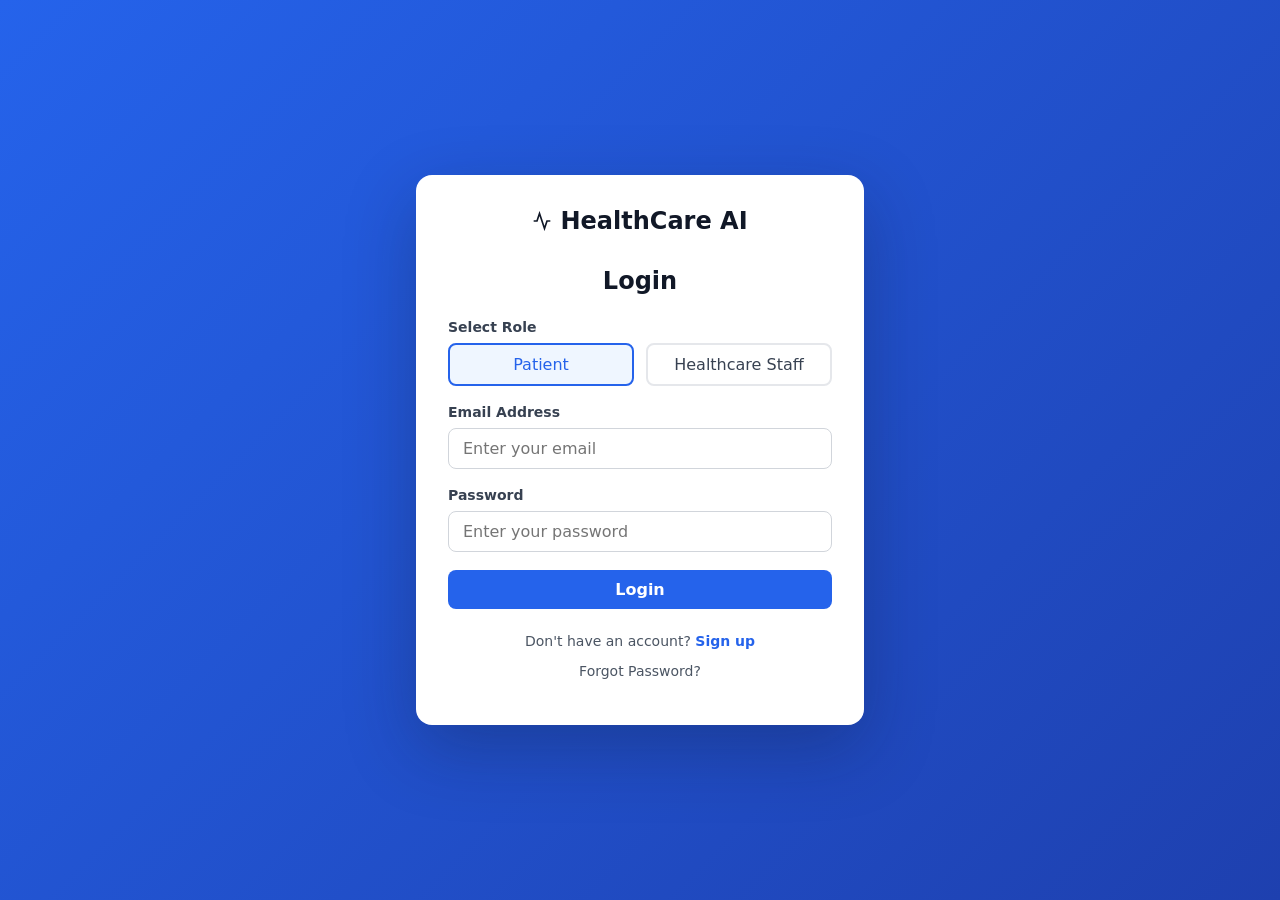
==== patient-appointments.html @ c898cdbf "First commit" ====
<!DOCTYPE html>
<html lang="en">
  <head>
    <meta charset="UTF-8" />
    <meta name="viewport" content="width=device-width, initial-scale=1.0" />
    <title>Appointments | HealthCare AI</title>
    <link rel="stylesheet" href="styles.css" />
    <link rel="stylesheet" href="patient-appointments.css" />
  </head>
  <body>
    <div id="app"></div>
    <script src="data.js"></script>
    <script src="common.js"></script>
    <script src="patient-appointments.js"></script>
  </body>
</html>
---- styles.css ----
:root {
  --blue: #2563eb;
  --blue-dark: #1d4ed8;
  --blue-soft: #eff6ff;
  --gray-50: #f9fafb;
  --gray-100: #f3f4f6;
  --gray-200: #e5e7eb;
  --gray-300: #d1d5db;
  --gray-500: #6b7280;
  --gray-600: #4b5563;
  --gray-700: #374151;
  --gray-900: #111827;
  --green: #16a34a;
  --green-soft: #dcfce7;
  --amber: #d97706;
  --amber-soft: #fef3c7;
  --red: #dc2626;
  --red-soft: #fee2e2;
}

* {
  box-sizing: border-box;
}

html,
body,
#app {
  min-height: 100%;
  margin: 0;
}

body {
  font-family: Inter, ui-sans-serif, system-ui, -apple-system, BlinkMacSystemFont, "Segoe UI", sans-serif;
  background: var(--gray-50);
  color: var(--gray-900);
}

button,
input,
select,
textarea {
  font: inherit;
}

button {
  cursor: pointer;
}

a {
  color: inherit;
  text-decoration: none;
}

.auth-page {
  min-height: 100vh;
  display: flex;
  align-items: center;
  justify-content: center;
  padding: 16px;
  background: linear-gradient(135deg, #2563eb, #1e40af);
}

.auth-card {
  width: 100%;
  max-width: 448px;
  padding: 32px;
  background: #fff;
  border-radius: 16px;
  box-shadow: 0 24px 70px rgba(15, 23, 42, 0.28);
}

.brand {
  display: flex;
  align-items: center;
  justify-content: center;
  gap: 8px;
  margin-bottom: 32px;
}

.brand h1,
.auth-card h2,
.page-title,
.section-title {
  margin: 0;
}

.brand h1 {
  font-size: 24px;
  font-weight: 650;
}

.auth-card h2 {
  margin-bottom: 24px;
  text-align: center;
  font-size: 24px;
}

.auth-card p {
  color: var(--gray-600);
}

.form {
  display: grid;
  gap: 18px;
}

.field label {
  display: block;
  margin-bottom: 8px;
  color: var(--gray-700);
  font-size: 14px;
  font-weight: 600;
}

.input,
.select,
.textarea {
  width: 100%;
  padding: 10px 14px;
  border: 1px solid var(--gray-300);
  border-radius: 8px;
  background: #fff;
  color: var(--gray-900);
  outline: none;
}

.textarea {
  resize: vertical;
}

.input:focus,
.select:focus,
.textarea:focus {
  border-color: transparent;
  box-shadow: 0 0 0 2px #3b82f6;
}

.role-grid {
  display: grid;
  grid-template-columns: repeat(2, minmax(0, 1fr));
  gap: 12px;
}

.role-button {
  padding: 10px 12px;
  border: 2px solid var(--gray-200);
  border-radius: 8px;
  background: #fff;
  color: var(--gray-700);
}

.role-button.active {
  border-color: var(--blue);
  background: var(--blue-soft);
  color: var(--blue);
}

.button {
  display: inline-flex;
  align-items: center;
  justify-content: center;
  gap: 8px;
  padding: 10px 16px;
  border: 0;
  border-radius: 8px;
  background: var(--blue);
  color: #fff;
  font-weight: 600;
  transition: background 160ms ease, border-color 160ms ease;
}

.button:hover {
  background: var(--blue-dark);
}

.button.secondary {
  border: 1px solid var(--gray-300);
  background: #fff;
  color: var(--gray-700);
}

.button.secondary:hover {
  background: var(--gray-50);
}

.button.danger {
  border: 1px solid #fecaca;
  background: #fff;
  color: var(--red);
}

.button.danger:hover {
  background: #fef2f2;
}

.button.soft {
  background: var(--blue-soft);
  color: var(--blue);
}

.button.soft:hover {
  background: #dbeafe;
}

.button:disabled {
  cursor: not-allowed;
  background: #cbd5e1;
}

.auth-links {
  margin-top: 24px;
  text-align: center;
  color: var(--gray-600);
  font-size: 14px;
}

.link {
  color: var(--blue);
  font-weight: 600;
}

.link:hover {
  text-decoration: underline;
}

.app-shell {
  display: flex;
  min-height: 100vh;
  background: var(--gray-50);
}

.sidebar {
  width: 256px;
  flex: 0 0 256px;
  display: flex;
  flex-direction: column;
  min-height: 100vh;
  border-right: 1px solid var(--gray-200);
  background: #fff;
}

.sidebar-brand {
  padding: 24px;
  border-bottom: 1px solid var(--gray-200);
}

.sidebar-brand h1 {
  margin: 0;
  color: var(--blue);
  font-size: 20px;
  font-weight: 700;
}

.sidebar-brand p,
.user-card p {
  margin: 4px 0 0;
  color: var(--gray-500);
  font-size: 13px;
  text-transform: capitalize;
}

.nav {
  flex: 1;
  padding: 16px;
  overflow-y: auto;
}

.nav a {
  display: flex;
  align-items: center;
  gap: 12px;
  padding: 10px 16px;
  margin-bottom: 8px;
  border-radius: 8px;
  color: var(--gray-700);
}

.nav a:hover {
  background: var(--gray-50);
}

.nav a.active {
  background: var(--blue-soft);
  color: var(--blue);
}

.sidebar-footer {
  padding: 16px;
  border-top: 1px solid var(--gray-200);
}

.user-card {
  padding: 12px;
  border-radius: 8px;
  background: var(--gray-50);
}

.user-card strong {
  display: block;
  font-size: 14px;
}

.main-column {
  min-width: 0;
  flex: 1;
  display: flex;
  flex-direction: column;
}

.topbar {
  display: flex;
  align-items: center;
  justify-content: space-between;
  padding: 16px 24px;
  border-bottom: 1px solid var(--gray-200);
  background: #fff;
}

.topbar h2 {
  margin: 0 0 4px;
  font-size: 18px;
}

.topbar p {
  margin: 0;
  color: var(--gray-500);
  font-size: 14px;
}

.content {
  flex: 1;
  overflow-y: auto;
}

.page {
  padding: 32px;
}

.page-header {
  display: flex;
  align-items: center;
  justify-content: space-between;
  gap: 16px;
  margin-bottom: 32px;
}

.page-title {
  font-size: 30px;
  font-weight: 700;
}

.page-subtitle {
  margin: 8px 0 0;
  color: var(--gray-600);
}

.grid {
  display: grid;
  gap: 24px;
}

.grid-2 {
  grid-template-columns: repeat(2, minmax(0, 1fr));
}

.grid-3 {
  grid-template-columns: repeat(3, minmax(0, 1fr));
}

.grid-4 {
  grid-template-columns: repeat(4, minmax(0, 1fr));
}

.card {
  border: 1px solid var(--gray-200);
  border-radius: 8px;
  background: #fff;
  box-shadow: 0 1px 2px rgba(15, 23, 42, 0.04);
}

.card.pad {
  padding: 24px;
}

.card-header {
  padding: 24px;
  border-bottom: 1px solid var(--gray-200);
}

.section-title {
  display: flex;
  align-items: center;
  gap: 8px;
  font-size: 20px;
}

.list-divider > * + * {
  border-top: 1px solid var(--gray-200);
}

.list-item {
  padding: 24px;
}

.list-item:hover {
  background: var(--gray-50);
}

.muted {
  color: var(--gray-600);
}

.small {
  font-size: 14px;
}

.tiny {
  font-size: 12px;
}

.badge {
  display: inline-flex;
  align-items: center;
  padding: 4px 10px;
  border-radius: 999px;
  font-size: 12px;
  font-weight: 700;
}

.badge.square {
  border-radius: 4px;
}

.badge.blue {
  background: var(--blue-soft);
  color: var(--blue);
}

.badge.green {
  background: var(--green-soft);
  color: #15803d;
}

.badge.amber {
  background: var(--amber-soft);
  color: #b45309;
}

.badge.red {
  background: var(--red-soft);
  color: #b91c1c;
}

.icon-box {
  width: 48px;
  height: 48px;
  flex: 0 0 48px;
  display: inline-flex;
  align-items: center;
  justify-content: center;
  border-radius: 8px;
  background: var(--blue-soft);
  color: var(--blue);
}

.icon-box.green {
  background: var(--green-soft);
  color: var(--green);
}

.icon-box.amber {
  background: var(--amber-soft);
  color: var(--amber);
}

.icon-box.red {
  background: var(--red-soft);
  color: var(--red);
}

.row {
  display: flex;
  align-items: center;
  gap: 12px;
}

.row.between {
  justify-content: space-between;
}

.row.start {
  align-items: flex-start;
}

.avatar {
  width: 96px;
  height: 96px;
  display: flex;
  align-items: center;
  justify-content: center;
  border-radius: 999px;
  background: linear-gradient(135deg, #3b82f6, #2563eb);
  color: #fff;
  font-size: 30px;
  font-weight: 700;
}

.info-block p {
  margin: 0;
}

.info-block .label {
  color: var(--gray-600);
  font-size: 14px;
}

.info-block .value {
  margin-top: 4px;
  font-weight: 650;
}

.soft-panel {
  padding: 16px;
  border-radius: 8px;
  background: var(--gray-50);
}

.blue-panel {
  border: 1px solid #bfdbfe;
  background: var(--blue-soft);
}

.amber-panel {
  border: 1px solid #fde68a;
  background: #fffbeb;
}

.gradient-panel {
  padding: 32px;
  border-radius: 8px;
  background: linear-gradient(135deg, #2563eb, #1d4ed8);
  color: #fff;
}

.gradient-panel .muted {
  color: #dbeafe;
}

.progress {
  height: 12px;
  overflow: hidden;
  border-radius: 999px;
  background: rgba(255, 255, 255, 0.22);
}

.progress.gray {
  background: var(--gray-200);
}

.progress > span {
  display: block;
  height: 100%;
  border-radius: inherit;
  background: #fff;
}

.progress.gray > span {
  background: var(--blue);
}

.table-wrap {
  overflow-x: auto;
}

table {
  width: 100%;
  border-collapse: collapse;
  min-width: 860px;
}

th,
td {
  padding: 16px 24px;
  text-align: left;
  border-bottom: 1px solid var(--gray-200);
  font-size: 14px;
}

th {
  background: var(--gray-50);
  font-weight: 700;
}

tr:hover td {
  background: var(--gray-50);
}

.chart-bars {
  display: flex;
  align-items: end;
  gap: 16px;
  height: 250px;
  padding-top: 24px;
}

.bar-item {
  flex: 1;
  display: grid;
  align-content: end;
  gap: 8px;
  height: 100%;
  text-align: center;
  color: var(--gray-600);
  font-size: 12px;
}

.bar {
  min-height: 24px;
  border-radius: 8px 8px 0 0;
  background: #3b82f6;
}

.donut {
  width: 190px;
  height: 190px;
  margin: 20px auto;
  border-radius: 50%;
  background: conic-gradient(#10b981 0 60%, #f59e0b 60% 90%, #ef4444 90% 100%);
  position: relative;
}

.donut::after {
  content: "";
  position: absolute;
  inset: 44px;
  border-radius: 50%;
  background: #fff;
}

.hidden {
  display: none !important;
}

.spinner {
  width: 18px;
  height: 18px;
  border: 2px solid rgba(255, 255, 255, 0.5);
  border-top-color: #fff;
  border-radius: 50%;
  animation: spin 850ms linear infinite;
}

@keyframes spin {
  to {
    transform: rotate(360deg);
  }
}

@media (max-width: 900px) {
  .app-shell {
    display: block;
  }

  .sidebar {
    width: 100%;
    min-height: auto;
    flex-basis: auto;
  }

  .nav {
    display: flex;
    gap: 8px;
    overflow-x: auto;
  }

  .nav a {
    white-space: nowrap;
  }

  .sidebar-footer {
    display: none;
  }

  .grid-2,
  .grid-3,
  .grid-4 {
    grid-template-columns: 1fr;
  }

  .page {
    padding: 20px;
  }

  .page-header,
  .topbar {
    align-items: flex-start;
    flex-direction: column;
  }

  .role-grid {
    grid-template-columns: 1fr;
  }
}
---- patient-appointments.css ----
.booking-panel {
  margin-bottom: 24px;
}
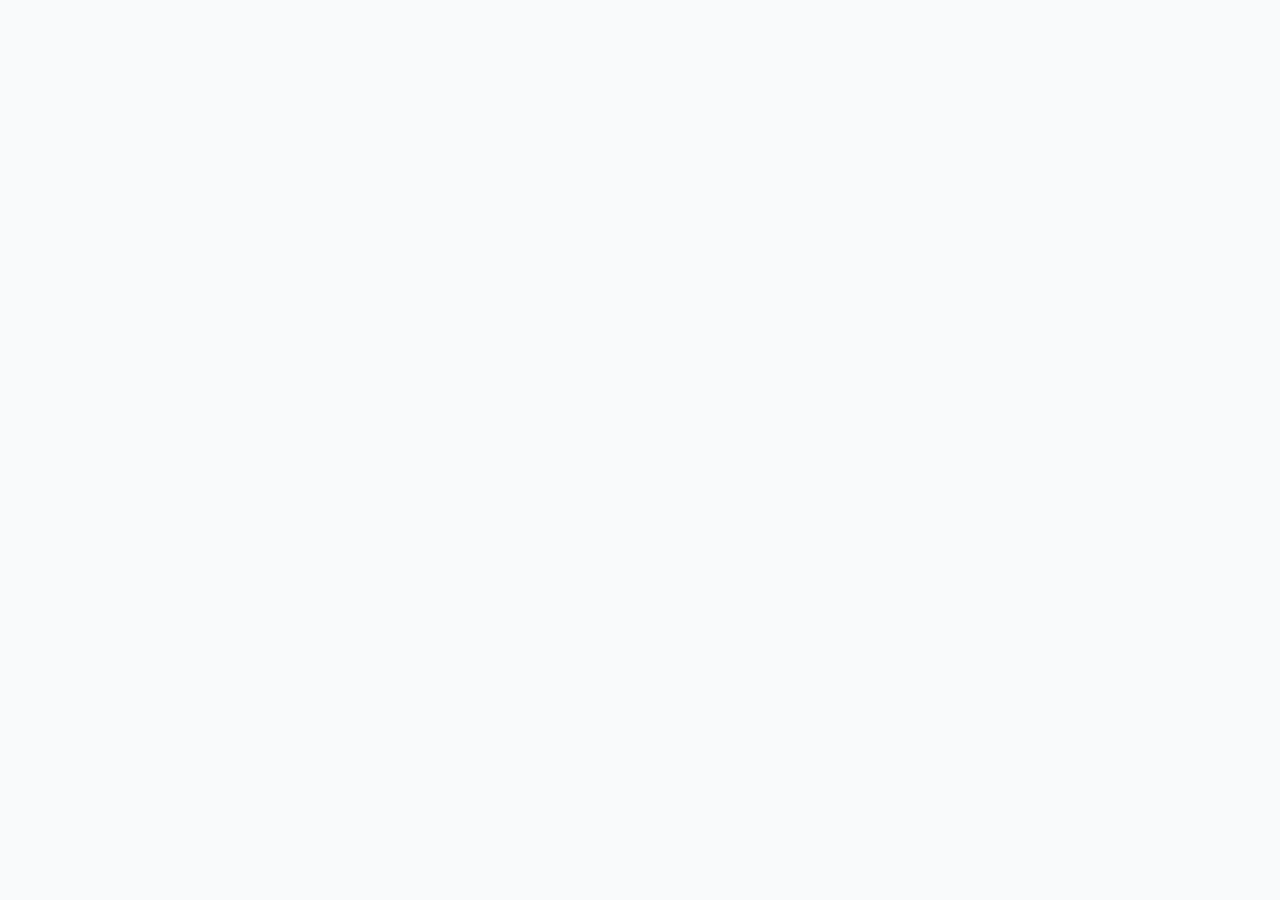
==== commit a0787c6e: "Add Firebase auth and appointment booking flow" ====
--- a/patient-appointments.html
+++ b/patient-appointments.html
@@ -9,8 +9,7 @@
   </head>
   <body>
     <div id="app"></div>
-    <script src="data.js"></script>
     <script src="common.js"></script>
-    <script src="patient-appointments.js"></script>
+    <script type="module" src="patient-appointments.js"></script>
   </body>
 </html>
--- a/styles.css
+++ b/styles.css
@@ -214,6 +214,19 @@
   font-size: 14px;
 }
 
+.auth-message {
+  margin-bottom: 18px;
+  padding: 12px 14px;
+  border-radius: 8px;
+  font-size: 14px;
+}
+
+.auth-message.error {
+  border: 1px solid #fecaca;
+  background: #fef2f2;
+  color: #b91c1c;
+}
+
 .link {
   color: var(--blue);
   font-weight: 600;
@@ -650,6 +663,23 @@
   animation: spin 850ms linear infinite;
 }
 
+.empty-state {
+  display: grid;
+  justify-items: center;
+  gap: 14px;
+  padding: 56px 24px;
+  text-align: center;
+}
+
+.empty-state p,
+.empty-state h3 {
+  margin: 0;
+}
+
+.empty-state-copy {
+  max-width: 520px;
+}
+
 @keyframes spin {
   to {
     transform: rotate(360deg);
--- a/patient-appointments.css
+++ b/patient-appointments.css
@@ -1,3 +1,16 @@
 .booking-panel {
   margin-bottom: 24px;
 }
+
+.appointment-message {
+  margin: 0 0 16px;
+  font-size: 14px;
+}
+
+.appointment-message.success {
+  color: #15803d;
+}
+
+.appointment-message.error {
+  color: #b91c1c;
+}
